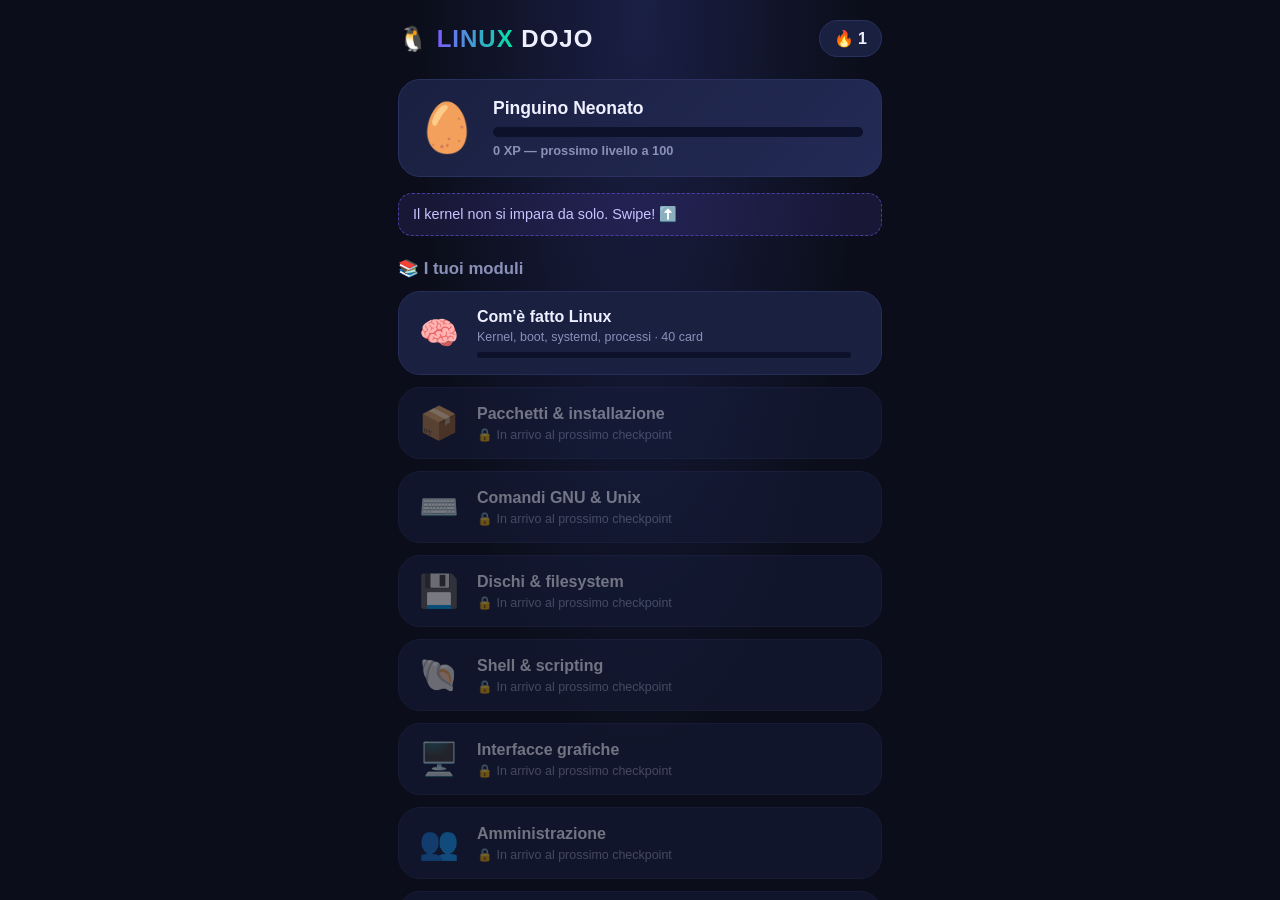
==== linux-dojo/index.html @ f118aade "Linux Dojo CP0: motore app interattiva + Modulo 1 (LPIC-1 Topic 101) - App statica mobile-first stil" ====
<!DOCTYPE html>
<html lang="it">
<head>
<meta charset="UTF-8">
<meta name="viewport" content="width=device-width, initial-scale=1.0, viewport-fit=cover, user-scalable=no">
<meta name="theme-color" content="#0b0e1a">
<meta name="apple-mobile-web-app-capable" content="yes">
<meta name="apple-mobile-web-app-status-bar-style" content="black-translucent">
<title>🐧 Linux Dojo — LPIC-1</title>
<link rel="icon" href="data:image/svg+xml,<svg xmlns='http://www.w3.org/2000/svg' viewBox='0 0 100 100'><text y='.9em' font-size='90'>🐧</text></svg>">
<link rel="stylesheet" href="css/style.css">
</head>
<body>

<!-- ════════ HOME ════════ -->
<div id="home" class="screen">
  <header class="home-header">
    <div class="logo">🐧 <span>LINUX</span> DOJO</div>
    <div class="streak-pill" id="streakPill">🔥 0</div>
  </header>

  <div class="level-card">
    <div class="level-emoji" id="levelEmoji">🥚</div>
    <div class="level-info">
      <div class="level-name" id="levelName">Pinguino Neonato</div>
      <div class="xp-bar"><div class="xp-fill" id="xpFill"></div></div>
      <div class="xp-text" id="xpText">0 XP</div>
    </div>
  </div>

  <div class="daily-msg" id="dailyMsg"></div>

  <h2 class="section-title">📚 I tuoi moduli</h2>
  <div id="moduleList" class="module-list"></div>

  <footer class="home-footer">LPIC-1 · made with 🧠 + ☕</footer>
</div>

<!-- ════════ FEED (le card stile TikTok) ════════ -->
<div id="feed" class="screen hidden">
  <div class="feed-topbar">
    <button class="btn-icon" id="btnExit">✕</button>
    <div class="feed-progress"><div class="feed-progress-fill" id="feedProgressFill"></div></div>
    <div class="feed-xp" id="feedXp">⚡ 0</div>
  </div>
  <div id="cards" class="cards"></div>
  <div class="swipe-hint" id="swipeHint">scorri in su per continuare ⬆️</div>
</div>

<!-- ════════ Coriandoli ════════ -->
<canvas id="confetti"></canvas>

<!-- ════════ Toast XP ════════ -->
<div id="toast" class="toast hidden"></div>

<script src="js/data/module01.js"></script>
<script src="js/modules.js"></script>
<script src="js/app.js"></script>
</body>
</html>
---- linux-dojo/css/style.css ----
/* ═══════════ LINUX DOJO — tema scuro neon ═══════════ */
* { margin: 0; padding: 0; box-sizing: border-box; -webkit-tap-highlight-color: transparent; }

:root {
  --bg: #0b0e1a;
  --bg2: #131830;
  --card: #1a2040;
  --accent: #7c5cff;
  --accent2: #00e5a0;
  --danger: #ff4d6d;
  --gold: #ffc83d;
  --text: #eef0ff;
  --muted: #8a90b8;
  --radius: 22px;
}

html, body { height: 100%; overscroll-behavior: none; }

body {
  font-family: -apple-system, BlinkMacSystemFont, 'Segoe UI', Roboto, sans-serif;
  background: var(--bg);
  color: var(--text);
  overflow: hidden;
}

.hidden { display: none !important; }

.screen {
  position: fixed; inset: 0;
  display: flex; flex-direction: column;
  overflow-y: auto;
  padding: env(safe-area-inset-top) 0 env(safe-area-inset-bottom);
}

/* ═══════════ HOME ═══════════ */
#home { padding: 20px 18px 30px; background: radial-gradient(ellipse at top, #1a1f45 0%, var(--bg) 60%); }

.home-header { display: flex; justify-content: space-between; align-items: center; margin-bottom: 22px; }
.logo { font-size: 1.5rem; font-weight: 900; letter-spacing: 1px; }
.logo span { background: linear-gradient(90deg, var(--accent), var(--accent2)); -webkit-background-clip: text; background-clip: text; color: transparent; }

.streak-pill {
  background: var(--card); border: 1px solid #2a3160;
  padding: 8px 14px; border-radius: 999px; font-weight: 800; font-size: 1rem;
}
.streak-pill.hot { border-color: var(--gold); box-shadow: 0 0 18px rgba(255, 200, 61, .35); }

.level-card {
  display: flex; align-items: center; gap: 16px;
  background: linear-gradient(135deg, var(--card), #232a55);
  border: 1px solid #2a3160; border-radius: var(--radius);
  padding: 18px; margin-bottom: 16px;
}
.level-emoji { font-size: 3rem; }
.level-info { flex: 1; }
.level-name { font-weight: 800; font-size: 1.1rem; margin-bottom: 8px; }
.xp-bar { height: 10px; background: #0d1129; border-radius: 999px; overflow: hidden; }
.xp-fill {
  height: 100%; width: 0%;
  background: linear-gradient(90deg, var(--accent), var(--accent2));
  border-radius: 999px; transition: width .6s cubic-bezier(.2, .9, .3, 1.3);
}
.xp-text { font-size: .8rem; color: var(--muted); margin-top: 6px; font-weight: 600; }

.daily-msg {
  background: rgba(124, 92, 255, .12); border: 1px dashed #4a3f9f;
  border-radius: 14px; padding: 12px 14px; font-size: .9rem;
  color: #c9c2ff; margin-bottom: 22px;
}

.section-title { font-size: 1.05rem; margin-bottom: 12px; color: var(--muted); font-weight: 700; }

.module-list { display: flex; flex-direction: column; gap: 12px; }

.module-card {
  display: flex; align-items: center; gap: 14px;
  background: var(--card); border: 1px solid #262d58;
  border-radius: var(--radius); padding: 16px;
  cursor: pointer; transition: transform .15s, border-color .15s;
  user-select: none;
}
.module-card:active { transform: scale(.97); }
.module-card.done { border-color: var(--accent2); }
.module-card.locked { opacity: .45; }
.module-icon { font-size: 2rem; width: 48px; text-align: center; }
.module-meta { flex: 1; min-width: 0; }
.module-title { font-weight: 800; font-size: 1rem; margin-bottom: 4px; }
.module-sub { font-size: .78rem; color: var(--muted); }
.module-progress { height: 6px; background: #0d1129; border-radius: 999px; margin-top: 8px; overflow: hidden; }
.module-progress-fill { height: 100%; background: linear-gradient(90deg, var(--accent), var(--accent2)); border-radius: 999px; }
.module-badge { font-size: 1.3rem; }

.home-footer { text-align: center; color: #3d4470; font-size: .75rem; margin-top: 34px; }

/* ═══════════ FEED ═══════════ */
#feed { background: var(--bg); }

.feed-topbar {
  position: fixed; top: 0; left: 0; right: 0; z-index: 20;
  display: flex; align-items: center; gap: 12px;
  padding: calc(10px + env(safe-area-inset-top)) 14px 10px;
  background: linear-gradient(to bottom, rgba(11, 14, 26, .95), transparent);
}
.btn-icon {
  background: rgba(255, 255, 255, .08); border: none; color: var(--text);
  width: 38px; height: 38px; border-radius: 50%; font-size: 1.1rem;
  cursor: pointer; flex-shrink: 0;
}
.feed-progress { flex: 1; height: 7px; background: rgba(255, 255, 255, .1); border-radius: 999px; overflow: hidden; }
.feed-progress-fill { height: 100%; width: 0%; background: linear-gradient(90deg, var(--accent), var(--accent2)); border-radius: 999px; transition: width .3s; }
.feed-xp { font-weight: 800; font-size: .95rem; color: var(--gold); flex-shrink: 0; }

.cards {
  height: 100%; overflow-y: scroll;
  scroll-snap-type: y mandatory;
  scrollbar-width: none;
}
.cards::-webkit-scrollbar { display: none; }

.card {
  min-height: 100%; height: 100%;
  scroll-snap-align: start; scroll-snap-stop: always;
  display: flex; flex-direction: column; justify-content: center;
  padding: 80px 24px 60px;
  position: relative;
}

.card-emoji { font-size: 3.4rem; margin-bottom: 18px; animation: pop .5s cubic-bezier(.2, .9, .3, 1.4); }
.card-kicker { font-size: .75rem; font-weight: 800; letter-spacing: 2px; text-transform: uppercase; color: var(--accent2); margin-bottom: 10px; }
.card-title { font-size: 1.7rem; font-weight: 900; line-height: 1.2; margin-bottom: 16px; }
.card-text { font-size: 1.08rem; line-height: 1.65; color: #d6d9f5; }
.card-text strong { color: var(--accent2); }
.card-text code {
  background: #0d1129; padding: 2px 8px; border-radius: 8px;
  font-family: 'JetBrains Mono', 'Fira Code', monospace; font-size: .92em; color: var(--gold);
}
.analogy {
  margin-top: 18px; background: rgba(0, 229, 160, .08);
  border-left: 4px solid var(--accent2); border-radius: 0 14px 14px 0;
  padding: 14px 16px; font-size: .98rem; line-height: 1.55; color: #c4f5e4;
}
.analogy::before { content: "🐒 Per la scimmia: "; font-weight: 800; color: var(--accent2); }

/* card tipo FACT */
.card.fact { background: radial-gradient(circle at 30% 20%, #2b1f5e 0%, var(--bg) 70%); }
.fact-label { display: inline-block; background: var(--gold); color: #1a1400; font-weight: 900; font-size: .72rem; letter-spacing: 1.5px; padding: 5px 12px; border-radius: 999px; margin-bottom: 16px; }

/* card tipo TERMINAL */
.terminal {
  background: #0a0d18; border: 1px solid #232a55; border-radius: 16px;
  overflow: hidden; margin-top: 18px;
  font-family: 'JetBrains Mono', 'Fira Code', monospace;
  box-shadow: 0 12px 40px rgba(0, 0, 0, .5);
}
.terminal-bar { background: #161b33; padding: 9px 14px; display: flex; gap: 7px; align-items: center; }
.dot { width: 11px; height: 11px; border-radius: 50%; }
.dot.r { background: #ff5f57; } .dot.y { background: #ffbd2e; } .dot.g { background: #28c840; }
.terminal-title { margin-left: 8px; font-size: .72rem; color: var(--muted); }
.terminal-body { padding: 16px; font-size: .88rem; line-height: 1.6; }
.term-cmd { color: var(--accent2); word-break: break-all; }
.term-cmd::before { content: "$ "; color: var(--accent); font-weight: 700; }
.term-out { color: #aab0d8; white-space: pre-wrap; word-break: break-all; margin-top: 8px; }
.term-reveal {
  margin-top: 12px; width: 100%;
  background: linear-gradient(90deg, var(--accent), #5a3fd6); color: #fff;
  border: none; border-radius: 12px; padding: 13px; font-size: .95rem; font-weight: 800;
  cursor: pointer; transition: transform .1s;
}
.term-reveal:active { transform: scale(.96); }

/* card tipo QUIZ */
.quiz-options { display: flex; flex-direction: column; gap: 10px; margin-top: 20px; }
.quiz-opt {
  background: var(--card); border: 2px solid #2a3160; color: var(--text);
  border-radius: 16px; padding: 15px 16px; font-size: .98rem; font-weight: 600;
  text-align: left; cursor: pointer; transition: transform .12s, border-color .15s;
  line-height: 1.4;
}
.quiz-opt:active { transform: scale(.97); }
.quiz-opt.correct { border-color: var(--accent2); background: rgba(0, 229, 160, .15); animation: pop .4s; }
.quiz-opt.wrong { border-color: var(--danger); background: rgba(255, 77, 109, .15); animation: shake .4s; }
.quiz-opt:disabled { cursor: default; }
.quiz-explain {
  margin-top: 16px; background: var(--bg2); border: 1px solid #2a3160;
  border-radius: 14px; padding: 14px 16px; font-size: .92rem; line-height: 1.55;
  color: #c9cdf0; animation: slideUp .35s ease;
}
.quiz-explain strong { color: var(--accent2); }
.quiz-result { font-weight: 900; font-size: 1.15rem; margin-top: 16px; animation: pop .4s; }
.quiz-result.ok { color: var(--accent2); }
.quiz-result.ko { color: var(--danger); }

/* card finale modulo */
.card.finale { text-align: center; background: radial-gradient(circle at 50% 30%, #1f4536 0%, var(--bg) 75%); }
.finale .card-emoji { font-size: 5rem; }
.btn-big {
  margin-top: 26px; background: linear-gradient(90deg, var(--accent2), #00b380);
  color: #00261a; border: none; border-radius: 16px; padding: 17px 30px;
  font-size: 1.05rem; font-weight: 900; cursor: pointer;
}
.btn-big:active { transform: scale(.96); }

.swipe-hint {
  position: fixed; bottom: calc(18px + env(safe-area-inset-bottom)); left: 0; right: 0;
  text-align: center; font-size: .8rem; color: var(--muted);
  animation: bounce 1.8s infinite; pointer-events: none; z-index: 15;
}

/* ═══════════ Toast / Confetti ═══════════ */
.toast {
  position: fixed; top: calc(70px + env(safe-area-inset-top)); left: 50%;
  transform: translateX(-50%); z-index: 50;
  background: var(--gold); color: #1a1400; font-weight: 900;
  padding: 10px 22px; border-radius: 999px; font-size: 1rem;
  box-shadow: 0 8px 30px rgba(255, 200, 61, .4);
  animation: toastIn .3s ease, toastOut .3s ease 1.4s forwards;
  pointer-events: none;
}

#confetti { position: fixed; inset: 0; pointer-events: none; z-index: 100; }

/* ═══════════ Animazioni ═══════════ */
@keyframes pop { 0% { transform: scale(.6); opacity: 0; } 70% { transform: scale(1.08); } 100% { transform: scale(1); opacity: 1; } }
@keyframes shake { 0%, 100% { transform: translateX(0); } 25% { transform: translateX(-8px); } 75% { transform: translateX(8px); } }
@keyframes slideUp { from { transform: translateY(16px); opacity: 0; } to { transform: translateY(0); opacity: 1; } }
@keyframes bounce { 0%, 100% { transform: translateY(0); } 50% { transform: translateY(-7px); } }
@keyframes toastIn { from { transform: translate(-50%, -18px); opacity: 0; } to { transform: translate(-50%, 0); opacity: 1; } }
@keyframes toastOut { to { transform: translate(-50%, -18px); opacity: 0; } }

@media (min-width: 700px) {
  #home, .card { max-width: 520px; margin-left: auto; margin-right: auto; }
  .feed-topbar { max-width: 520px; left: 50%; transform: translateX(-50%); }
}
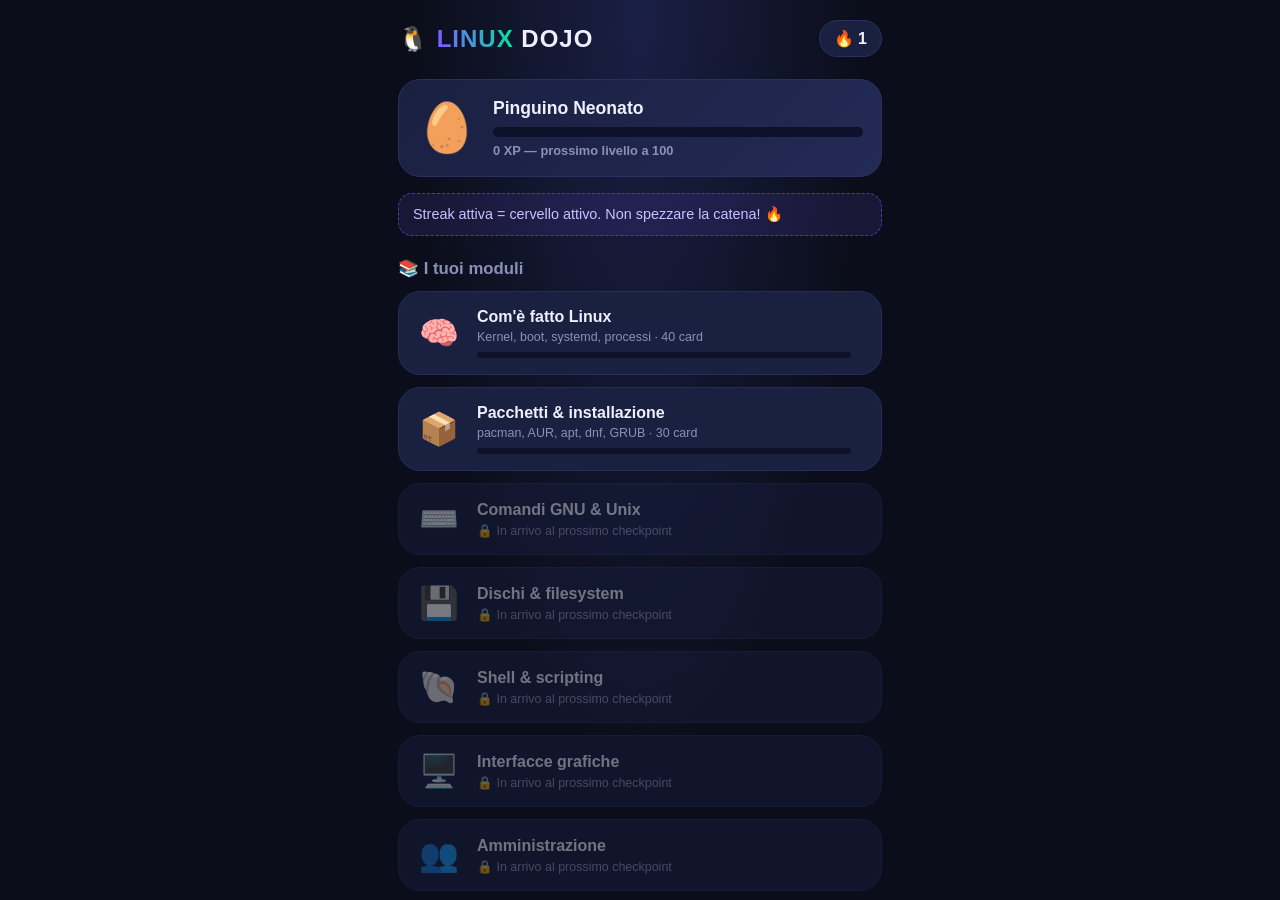
==== commit 65f1e798: "Linux Dojo CP1: Modulo 2 — Pacchetti & installazione (LPIC-1 Topic 102) - 29 card, 11 quiz: layout d" ====
--- a/linux-dojo/index.html
+++ b/linux-dojo/index.html
@@ -54,6 +54,7 @@
 <div id="toast" class="toast hidden"></div>
 
 <script src="js/data/module01.js"></script>
+<script src="js/data/module02.js"></script>
 <script src="js/modules.js"></script>
 <script src="js/app.js"></script>
 </body>
